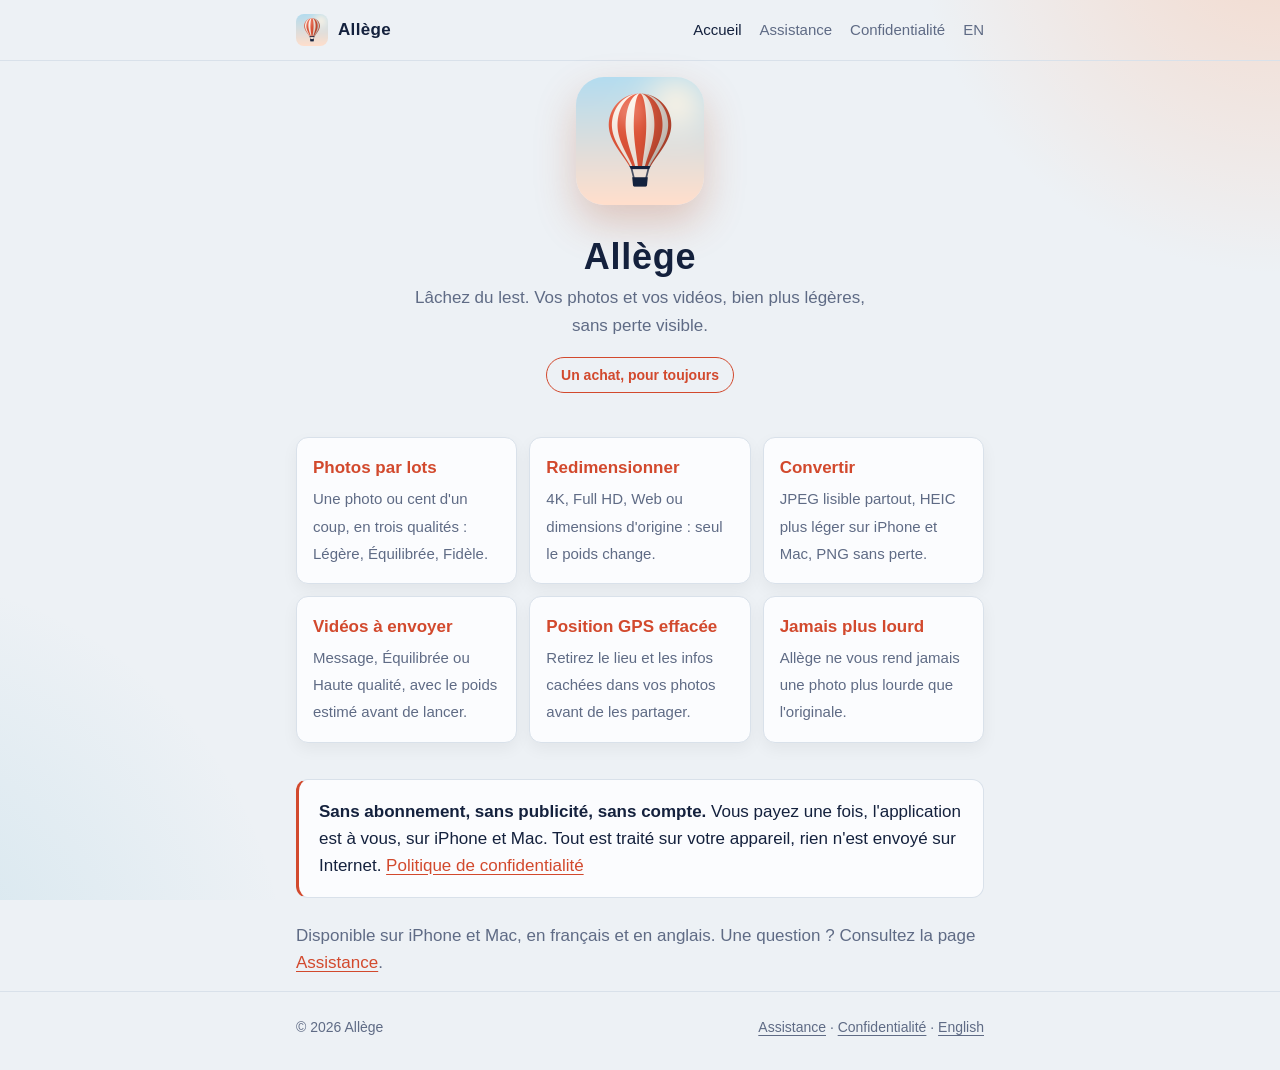
==== index.html @ b6061cff "feat: site d'Allège (accueil, assistance, confidentialité, en français et en anglais) Co-Authored-By" ====
<!doctype html>
<html lang="fr">
<head>
  <meta charset="utf-8">
  <meta name="viewport" content="width=device-width, initial-scale=1">
  <title>Allège - Compresser photos et vidéos</title>
  <meta name="description" content="Vos photos et vidéos bien plus légères, sans perte visible. Achat unique : sans abonnement, sans publicité, sans compte.">
  <meta name="theme-color" content="#edf1f5" media="(prefers-color-scheme: light)">
  <meta name="theme-color" content="#0b1424" media="(prefers-color-scheme: dark)">
  <link rel="icon" type="image/png" href="favicon.png">
  <link rel="apple-touch-icon" href="icon.png">
  <link rel="alternate" hreflang="en" href="en/">
  <link rel="stylesheet" href="style.css">
</head>
<body>
  <header class="site">
    <div class="wrap">
      <a class="brand" href="./"><img src="favicon.png" alt=""><span>Allège</span></a>
      <nav>
        <a href="./" aria-current="page">Accueil</a>
        <a href="assistance.html">Assistance</a>
        <a href="confidentialite.html">Confidentialité</a>
        <a href="en/" lang="en">EN</a>
      </nav>
    </div>
  </header>

  <main class="wrap">
    <section class="hero">
      <img src="icon.png" alt="Icône d'Allège">
      <h1>Allège</h1>
      <p>Lâchez du lest. Vos photos et vos vidéos, bien plus légères, sans perte visible.</p>
      <span class="badge">Un achat, pour toujours</span>
    </section>

    <ul class="features">
      <li><strong>Photos par lots</strong><span>Une photo ou cent d'un coup, en trois qualités : Légère, Équilibrée, Fidèle.</span></li>
      <li><strong>Redimensionner</strong><span>4K, Full HD, Web ou dimensions d'origine : seul le poids change.</span></li>
      <li><strong>Convertir</strong><span>JPEG lisible partout, HEIC plus léger sur iPhone et Mac, PNG sans perte.</span></li>
      <li><strong>Vidéos à envoyer</strong><span>Message, Équilibrée ou Haute qualité, avec le poids estimé avant de lancer.</span></li>
      <li><strong>Position GPS effacée</strong><span>Retirez le lieu et les infos cachées dans vos photos avant de les partager.</span></li>
      <li><strong>Jamais plus lourd</strong><span>Allège ne vous rend jamais une photo plus lourde que l'originale.</span></li>
    </ul>

    <div class="card">
      <p><strong>Sans abonnement, sans publicité, sans compte.</strong> Vous payez une fois, l'application est à vous, sur iPhone et Mac. Tout est traité sur votre appareil, rien n'est envoyé sur Internet. <a href="confidentialite.html">Politique de confidentialité</a></p>
    </div>

    <p class="muted">Disponible sur iPhone et Mac, en français et en anglais. Une question ? Consultez la page <a href="assistance.html">Assistance</a>.</p>
  </main>

  <footer>
    <div class="wrap">
      <span>© 2026 Allège</span>
      <span><a href="assistance.html">Assistance</a> · <a href="confidentialite.html">Confidentialité</a> · <a href="en/" lang="en">English</a></span>
    </div>
  </footer>
</body>
</html>
---- style.css ----
/* Allège : ciel d'aube. Brume bleutée, bleu nuit, corail de la montgolfière. */
:root {
  --bg: #edf1f5;
  --surface: #fbfcfe;
  --border: #d9e1ea;
  --text: #14213d;
  --muted: #5f6b85;
  --accent: #d2492d;
  --accent-strong: #a8361e;
  --glow: rgba(255, 179, 138, .40);
  --glow-ink: rgba(46, 156, 194, .14);
  color-scheme: light dark;
}

@media (prefers-color-scheme: dark) {
  :root {
    --bg: #0b1424;
    --surface: #15213a;
    --border: #26324d;
    --text: #eff3f9;
    --muted: #9aa6bf;
    --accent: #ff8462;
    --accent-strong: #ffa486;
    --glow: rgba(255, 132, 98, .14);
    --glow-ink: rgba(108, 199, 230, .12);
  }
}

* { box-sizing: border-box; }

html { -webkit-text-size-adjust: 100%; }

body {
  margin: 0;
  min-height: 100vh;
  background:
    radial-gradient(520px 520px at 100% -10%, var(--glow), transparent 70%),
    radial-gradient(600px 600px at -10% 110%, var(--glow-ink), transparent 70%),
    var(--bg);
  background-attachment: fixed;
  background-attachment: fixed;
  color: var(--text);
  font: 17px/1.6 -apple-system, BlinkMacSystemFont, "Segoe UI", Roboto, "Helvetica Neue", Arial, sans-serif;
}

a { color: var(--accent); text-underline-offset: 3px; }
a:hover { color: var(--accent-strong); }

.wrap {
  max-width: 720px;
  margin: 0 auto;
  padding: 0 16px;
}

header.site { border-bottom: 1px solid var(--border); }
header.site .wrap {
  display: flex;
  align-items: center;
  justify-content: space-between;
  gap: 16px;
  padding-top: 14px;
  padding-bottom: 14px;
}
.brand {
  display: flex;
  align-items: center;
  gap: 10px;
  color: var(--text);
  font-weight: 700;
  letter-spacing: .02em;
  text-decoration: none;
}
.brand img { width: 32px; height: 32px; border-radius: 8px; }
nav { display: flex; gap: 18px; font-size: 15px; }
nav a { color: var(--muted); text-decoration: none; }
nav a:hover, nav a[aria-current="page"] { color: var(--text); }

main { padding: 40px 0 56px; }

.hero { text-align: center; padding: 16px 0 8px; }
.hero img {
  width: 128px;
  height: 128px;
  border-radius: 28px;
  box-shadow: 0 18px 40px rgba(180, 83, 42, .28);
  animation: float 5s ease-in-out infinite;
}
@keyframes float {
  0%, 100% { transform: translateY(0) rotate(-1deg); }
  50% { transform: translateY(-8px) rotate(1deg); }
}
@media (prefers-reduced-motion: reduce) { .hero img { animation: none; } }
.hero h1 { margin: 22px 0 6px; font-size: 36px; font-weight: 700; letter-spacing: .02em; line-height: 1.2; }
.hero p { margin: 0 auto; max-width: 480px; color: var(--muted); }
.badge {
  display: inline-block;
  margin-top: 18px;
  padding: 6px 14px;
  border: 1px solid var(--accent);
  border-radius: 999px;
  color: var(--accent);
  font-size: 14px;
  font-weight: 600;
}

h1 { font-size: 28px; font-weight: 700; line-height: 1.25; margin: 0 0 8px; }
h2 { font-size: 20px; font-weight: 600; margin: 36px 0 10px; }
h3 { font-size: 17px; margin: 24px 0 6px; }
p, ul { margin: 0 0 14px; }
ul { padding-left: 22px; }
li { margin-bottom: 6px; }
.muted { color: var(--muted); }

.features {
  display: grid;
  grid-template-columns: repeat(auto-fit, minmax(200px, 1fr));
  gap: 12px;
  margin: 36px 0;
  padding: 0;
  list-style: none;
}
.features li {
  margin: 0;
  padding: 16px;
  background: var(--surface);
  border: 1px solid var(--border);
  border-radius: 12px;
  box-shadow: 0 6px 16px rgba(0, 0, 0, .05);
}
.features strong { display: block; color: var(--accent); font-weight: 600; margin-bottom: 4px; }
.features span { color: var(--muted); font-size: 15px; }

.card {
  margin: 24px 0;
  padding: 18px 20px;
  background: var(--surface);
  border: 1px solid var(--border);
  border-left: 3px solid var(--accent);
  border-radius: 12px;
}
.card p:last-child { margin-bottom: 0; }

details {
  border-bottom: 1px solid var(--border);
  padding: 14px 0;
}
summary { cursor: pointer; font-weight: 600; }
details p { margin: 10px 0 0; color: var(--muted); }

footer {
  border-top: 1px solid var(--border);
  padding: 24px 0 32px;
  font-size: 14px;
  color: var(--muted);
}
footer .wrap { display: flex; flex-wrap: wrap; gap: 8px 20px; justify-content: space-between; }
footer a { color: var(--muted); }

@media (max-width: 480px) {
  nav { gap: 12px; font-size: 14px; }
  .brand span { display: none; }
  .hero h1 { font-size: 30px; }
}
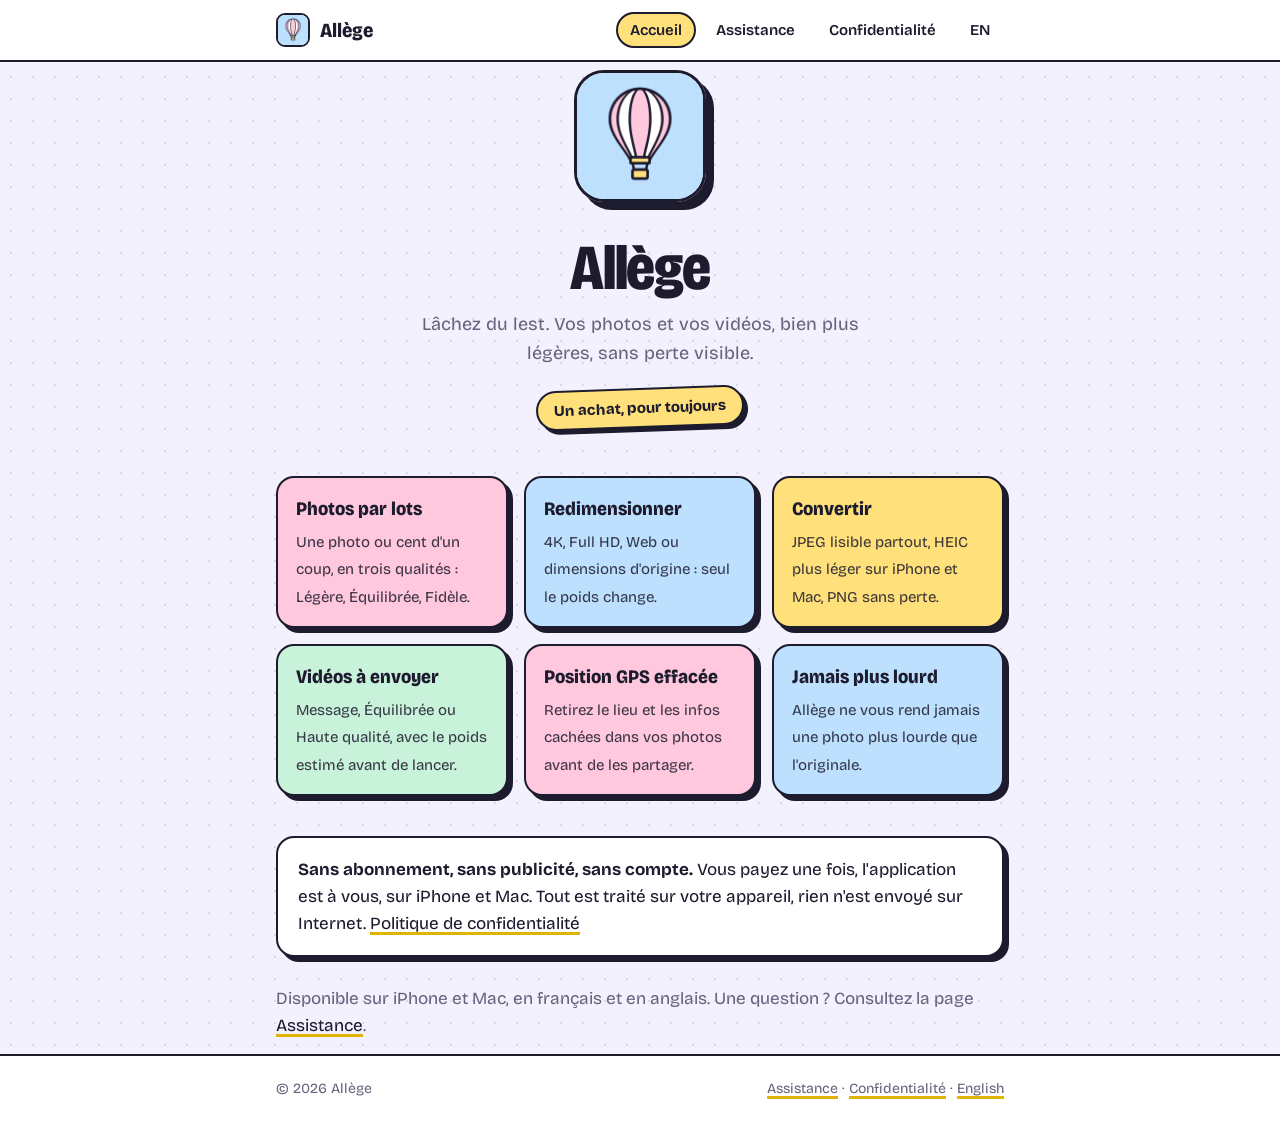
==== commit b3435188: "style: site aux couleurs d'Allège (pastels, style « tampon », Bricolage Grotesque) Co-Authored-By: C" ====
--- a/index.html
+++ b/index.html
@@ -5,8 +5,8 @@
   <meta name="viewport" content="width=device-width, initial-scale=1">
   <title>Allège - Compresser photos et vidéos</title>
   <meta name="description" content="Vos photos et vidéos bien plus légères, sans perte visible. Achat unique : sans abonnement, sans publicité, sans compte.">
-  <meta name="theme-color" content="#edf1f5" media="(prefers-color-scheme: light)">
-  <meta name="theme-color" content="#0b1424" media="(prefers-color-scheme: dark)">
+  <meta name="theme-color" content="#f4f1ff" media="(prefers-color-scheme: light)">
+  <meta name="theme-color" content="#15131f" media="(prefers-color-scheme: dark)">
   <link rel="icon" type="image/png" href="favicon.png">
   <link rel="apple-touch-icon" href="icon.png">
   <link rel="alternate" hreflang="en" href="en/">
--- a/style.css
+++ b/style.css
@@ -1,28 +1,33 @@
-/* Allège : ciel d'aube. Brume bleutée, bleu nuit, corail de la montgolfière. */
+/* Allège : style « tampon » en pastels bonbon, comme l'application.
+   Contours épais à l'encre, ombres décalées pleines, fond lavande pointillé. */
+@font-face {
+  font-family: "Bricolage";
+  src: url("bricolage.ttf") format("truetype");
+  font-display: swap;
+}
+
 :root {
-  --bg: #edf1f5;
-  --surface: #fbfcfe;
-  --border: #d9e1ea;
-  --text: #14213d;
-  --muted: #5f6b85;
-  --accent: #d2492d;
-  --accent-strong: #a8361e;
-  --glow: rgba(255, 179, 138, .40);
-  --glow-ink: rgba(46, 156, 194, .14);
+  --bg: #f4f1ff;
+  --surface: #ffffff;
+  --ink: #1d1b2e;
+  --muted: #68647d;
+  --dot: rgba(29, 27, 46, .12);
+  --butter: #ffe07a;
+  --rose: #ffc8dd;
+  --sky: #bde0fe;
+  --mint: #c9f2da;
+  --shadow: #1d1b2e;
   color-scheme: light dark;
 }
 
 @media (prefers-color-scheme: dark) {
   :root {
-    --bg: #0b1424;
-    --surface: #15213a;
-    --border: #26324d;
-    --text: #eff3f9;
-    --muted: #9aa6bf;
-    --accent: #ff8462;
-    --accent-strong: #ffa486;
-    --glow: rgba(255, 132, 98, .14);
-    --glow-ink: rgba(108, 199, 230, .12);
+    --bg: #15131f;
+    --surface: #221f30;
+    --ink: #f4f1ff;
+    --muted: #a8a3bd;
+    --dot: rgba(244, 241, 255, .09);
+    --shadow: #000000;
   }
 }
 
@@ -32,132 +37,172 @@
 
 body {
   margin: 0;
+  overflow-x: hidden;
+  overflow-wrap: anywhere;
   min-height: 100vh;
-  background:
-    radial-gradient(520px 520px at 100% -10%, var(--glow), transparent 70%),
-    radial-gradient(600px 600px at -10% 110%, var(--glow-ink), transparent 70%),
-    var(--bg);
-  background-attachment: fixed;
-  background-attachment: fixed;
-  color: var(--text);
-  font: 17px/1.6 -apple-system, BlinkMacSystemFont, "Segoe UI", Roboto, "Helvetica Neue", Arial, sans-serif;
-}
-
-a { color: var(--accent); text-underline-offset: 3px; }
-a:hover { color: var(--accent-strong); }
+  background-color: var(--bg);
+  background-image: radial-gradient(var(--dot) 1.1px, transparent 1.3px);
+  background-size: 22px 22px;
+  color: var(--ink);
+  font: 17px/1.6 "Bricolage", -apple-system, BlinkMacSystemFont, "Segoe UI", Roboto, Arial, sans-serif;
+  font-variation-settings: "wght" 430, "opsz" 14;
+}
+
+a { color: var(--ink); text-decoration-color: #e0b400; text-decoration-thickness: 3px; text-underline-offset: 3px; }
+a:hover { background: var(--butter); color: #1d1b2e; }
 
 .wrap {
-  max-width: 720px;
+  max-width: 760px;
+  min-width: 0;
   margin: 0 auto;
   padding: 0 16px;
 }
 
-header.site { border-bottom: 1px solid var(--border); }
+header.site { border-bottom: 2px solid var(--ink); background: var(--surface); }
 header.site .wrap {
   display: flex;
   align-items: center;
   justify-content: space-between;
   gap: 16px;
-  padding-top: 14px;
-  padding-bottom: 14px;
+  padding-top: 12px;
+  padding-bottom: 12px;
 }
 .brand {
   display: flex;
   align-items: center;
   gap: 10px;
-  color: var(--text);
-  font-weight: 700;
-  letter-spacing: .02em;
+  color: var(--ink);
+  font-size: 20px;
+  font-variation-settings: "wght" 800, "opsz" 32, "wdth" 90;
   text-decoration: none;
 }
-.brand img { width: 32px; height: 32px; border-radius: 8px; }
-nav { display: flex; gap: 18px; font-size: 15px; }
-nav a { color: var(--muted); text-decoration: none; }
-nav a:hover, nav a[aria-current="page"] { color: var(--text); }
+.brand:hover { background: none; color: var(--ink); }
+.brand img { width: 34px; height: 34px; border-radius: 9px; border: 2px solid var(--ink); }
+nav { display: flex; gap: 6px; font-size: 15px; flex-wrap: wrap; }
+nav a {
+  color: var(--ink);
+  text-decoration: none;
+  padding: 4px 12px;
+  border: 2px solid transparent;
+  border-radius: 999px;
+  font-variation-settings: "wght" 600;
+}
+nav a:hover { border-color: var(--ink); background: var(--surface); color: var(--ink); }
+nav a[aria-current="page"] { background: var(--butter); border-color: var(--ink); color: #1d1b2e; }
 
 main { padding: 40px 0 56px; }
 
-.hero { text-align: center; padding: 16px 0 8px; }
+h1, h2, .hero h1 {
+  font-variation-settings: "wght" 800, "opsz" 96, "wdth" 85;
+  letter-spacing: -.02em;
+  line-height: 1;
+}
+
+.hero { text-align: center; padding: 8px 0 8px; }
 .hero img {
-  width: 128px;
-  height: 128px;
-  border-radius: 28px;
-  box-shadow: 0 18px 40px rgba(180, 83, 42, .28);
+  width: 132px;
+  height: 132px;
+  border-radius: 30px;
+  border: 3px solid #1d1b2e;
+  box-shadow: 8px 8px 0 var(--shadow);
   animation: float 5s ease-in-out infinite;
 }
 @keyframes float {
-  0%, 100% { transform: translateY(0) rotate(-1deg); }
-  50% { transform: translateY(-8px) rotate(1deg); }
+  0%, 100% { transform: translateY(0) rotate(-2deg); }
+  50% { transform: translateY(-8px) rotate(2deg); }
 }
 @media (prefers-reduced-motion: reduce) { .hero img { animation: none; } }
-.hero h1 { margin: 22px 0 6px; font-size: 36px; font-weight: 700; letter-spacing: .02em; line-height: 1.2; }
-.hero p { margin: 0 auto; max-width: 480px; color: var(--muted); }
+.hero h1 { margin: 26px 0 10px; font-size: 64px; }
+.hero p { margin: 0 auto; max-width: 500px; color: var(--muted); font-size: 18px; }
 .badge {
   display: inline-block;
-  margin-top: 18px;
-  padding: 6px 14px;
-  border: 1px solid var(--accent);
+  margin-top: 20px;
+  padding: 6px 16px;
+  border: 2px solid #1d1b2e;
   border-radius: 999px;
-  color: var(--accent);
-  font-size: 14px;
-  font-weight: 600;
-}
-
-h1 { font-size: 28px; font-weight: 700; line-height: 1.25; margin: 0 0 8px; }
-h2 { font-size: 20px; font-weight: 600; margin: 36px 0 10px; }
-h3 { font-size: 17px; margin: 24px 0 6px; }
+  background: var(--butter);
+  color: #1d1b2e;
+  font-size: 15px;
+  font-variation-settings: "wght" 750;
+  box-shadow: 4px 4px 0 var(--shadow);
+  transform: rotate(-2deg);
+}
+
+h1 { font-size: 44px; margin: 0 0 12px; }
+h2 { font-size: 28px; margin: 40px 0 12px; }
+h3 { font-size: 18px; margin: 24px 0 6px; }
 p, ul { margin: 0 0 14px; }
 ul { padding-left: 22px; }
 li { margin-bottom: 6px; }
 .muted { color: var(--muted); }
+strong { font-variation-settings: "wght" 700; }
 
 .features {
   display: grid;
-  grid-template-columns: repeat(auto-fit, minmax(200px, 1fr));
-  gap: 12px;
-  margin: 36px 0;
+  grid-template-columns: repeat(auto-fit, minmax(210px, 1fr));
+  gap: 16px;
+  margin: 40px 0;
   padding: 0;
   list-style: none;
 }
 .features li {
   margin: 0;
-  padding: 16px;
-  background: var(--surface);
-  border: 1px solid var(--border);
-  border-radius: 12px;
-  box-shadow: 0 6px 16px rgba(0, 0, 0, .05);
-}
-.features strong { display: block; color: var(--accent); font-weight: 600; margin-bottom: 4px; }
-.features span { color: var(--muted); font-size: 15px; }
+  padding: 16px 18px;
+  color: #1d1b2e;
+  border: 2px solid #1d1b2e;
+  border-radius: 18px;
+  box-shadow: 5px 5px 0 var(--shadow);
+}
+.features li:nth-child(4n+1) { background: var(--rose); }
+.features li:nth-child(4n+2) { background: var(--sky); }
+.features li:nth-child(4n+3) { background: var(--butter); }
+.features li:nth-child(4n+4) { background: var(--mint); }
+.features strong {
+  display: block;
+  font-size: 19px;
+  font-variation-settings: "wght" 800, "opsz" 32, "wdth" 90;
+  margin-bottom: 4px;
+}
+.features span { font-size: 15px; opacity: .85; }
 
 .card {
-  margin: 24px 0;
+  margin: 28px 0;
   padding: 18px 20px;
   background: var(--surface);
-  border: 1px solid var(--border);
-  border-left: 3px solid var(--accent);
-  border-radius: 12px;
+  border: 2px solid var(--ink);
+  border-radius: 18px;
+  box-shadow: 5px 5px 0 var(--shadow);
 }
 .card p:last-child { margin-bottom: 0; }
 
 details {
-  border-bottom: 1px solid var(--border);
-  padding: 14px 0;
-}
-summary { cursor: pointer; font-weight: 600; }
+  margin: 0 0 12px;
+  padding: 14px 18px;
+  background: var(--surface);
+  border: 2px solid var(--ink);
+  border-radius: 16px;
+  box-shadow: 4px 4px 0 var(--shadow);
+}
+details[open] { background: var(--surface); }
+summary { cursor: pointer; font-variation-settings: "wght" 700; list-style-position: inside; }
+summary::marker { color: #e0b400; }
 details p { margin: 10px 0 0; color: var(--muted); }
 
 footer {
-  border-top: 1px solid var(--border);
-  padding: 24px 0 32px;
+  border-top: 2px solid var(--ink);
+  background: var(--surface);
+  padding: 22px 0 30px;
   font-size: 14px;
   color: var(--muted);
 }
 footer .wrap { display: flex; flex-wrap: wrap; gap: 8px 20px; justify-content: space-between; }
 footer a { color: var(--muted); }
 
-@media (max-width: 480px) {
-  nav { gap: 12px; font-size: 14px; }
+@media (max-width: 520px) {
+  header.site .wrap { gap: 8px; }
+  nav { font-size: 13.5px; gap: 2px; flex-wrap: nowrap; }
+  nav a { padding: 3px 7px; }
   .brand span { display: none; }
-  .hero h1 { font-size: 30px; }
-}
+  .hero h1 { font-size: 48px; }
+  h1 { font-size: 36px; }
+}
